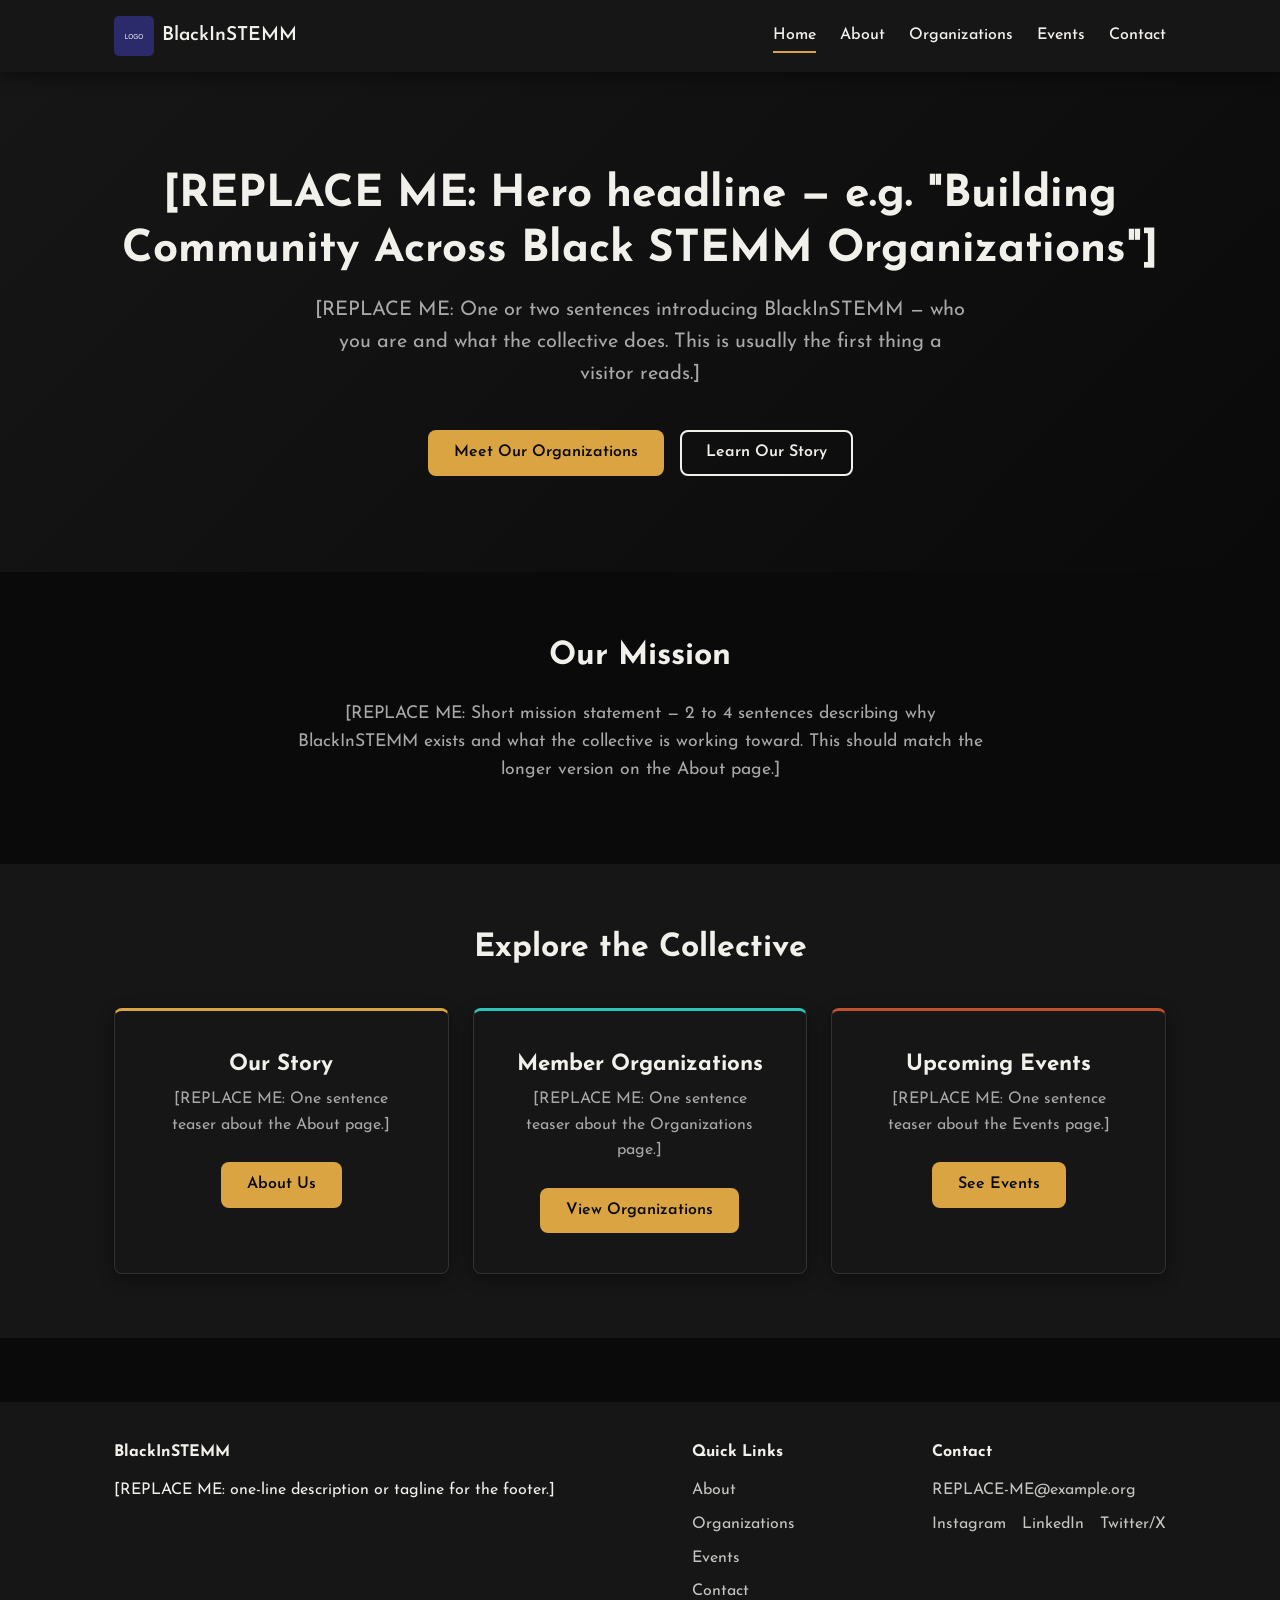
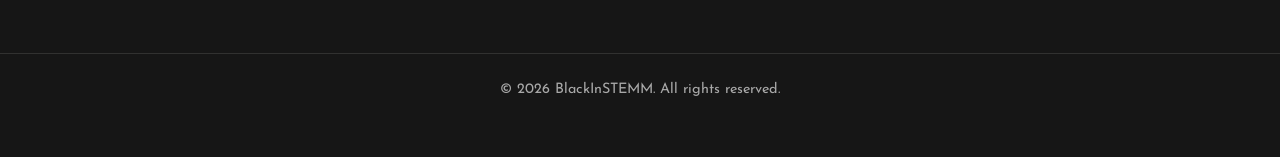
==== index.html @ b3d9a37f "Initial site: shared header/nav/footer, dark theme design system, and Home/About/Organizations/Event" ====
<!DOCTYPE html>
<html lang="en">
<head>
  <meta charset="UTF-8">
  <meta name="viewport" content="width=device-width, initial-scale=1.0">
  <title>BlackInSTEMM — Home</title>
  <meta name="description" content="BlackInSTEMM is a collective network of member organizations collaborating to support Black scientists and professionals in STEMM.">

  <!-- Google Fonts (Josefin Sans, used for both headings and body text).
       Delete these two lines if you'd rather not load fonts from Google —
       the site will fall back to system fonts automatically. -->
  <link rel="preconnect" href="https://fonts.googleapis.com">
  <link href="https://fonts.googleapis.com/css2?family=Josefin+Sans:wght@400;500;600;700&display=swap" rel="stylesheet">

  <!-- Site-wide stylesheet (all pages share this one file) -->
  <link rel="stylesheet" href="css/style.css">
</head>
<body>

  <!-- ==========================================================================
       SHARED HEADER / NAVIGATION
       This exact block is copy-pasted at the top of every page. If you add a
       new page or rename a nav link, update this block on ALL pages, or
       the pages will fall out of sync. See README.md for details.
       ========================================================================== -->
  <header class="site-header">
    <div class="container nav-wrapper">

      <!-- Logo + collective name. Replace the image in images/logo/ with
           your real logo whenever you have one. -->
      <a href="index.html" class="nav-brand">
        <img src="images/logo/logo-placeholder.svg" alt="BlackInSTEMM logo">
        <span>BlackInSTEMM</span>
      </a>

      <!-- Hamburger button, only visible on mobile screens (see css/style.css) -->
      <button class="nav-toggle" aria-label="Toggle navigation menu">
        <span></span>
        <span></span>
        <span></span>
      </button>

      <!-- Main navigation links. The "active" class highlights the current page. -->
      <ul class="nav-links">
        <li><a href="index.html" class="active">Home</a></li>
        <li><a href="about.html">About</a></li>
        <li><a href="organizations.html">Organizations</a></li>
        <li><a href="events.html">Events</a></li>
        <li><a href="contact.html">Contact</a></li>
      </ul>

    </div>
  </header>


  <!-- ==========================================================================
       HERO SECTION
       ========================================================================== -->
  <section class="hero">
    <div class="container">
      <h1>[REPLACE ME: Hero headline — e.g. "Building Community Across Black STEMM Organizations"]</h1>
      <p>[REPLACE ME: One or two sentences introducing BlackInSTEMM — who you are and what the collective does. This is usually the first thing a visitor reads.]</p>
      <div class="hero-buttons">
        <a href="organizations.html" class="btn btn-primary">Meet Our Organizations</a>
        <a href="about.html" class="btn btn-outline">Learn Our Story</a>
      </div>
    </div>
  </section>


  <!-- ==========================================================================
       MISSION STATEMENT SECTION
       ========================================================================== -->
  <section class="mission">
    <div class="container">
      <h2>Our Mission</h2>
      <p class="section-subtitle">
        [REPLACE ME: Short mission statement — 2 to 4 sentences describing why BlackInSTEMM
        exists and what the collective is working toward. This should match the longer
        version on the About page.]
      </p>
    </div>
  </section>


  <!-- ==========================================================================
       HIGHLIGHTS SECTION (quick links into the other pages)
       ========================================================================== -->
  <section class="section-alt">
    <div class="container">
      <h2 style="text-align:center;">Explore the Collective</h2>

      <div class="highlights-grid">

        <div class="highlight-card">
          <h3>Our Story</h3>
          <p>[REPLACE ME: One sentence teaser about the About page.]</p>
          <a href="about.html" class="btn btn-primary">About Us</a>
        </div>

        <div class="highlight-card">
          <h3>Member Organizations</h3>
          <p>[REPLACE ME: One sentence teaser about the Organizations page.]</p>
          <a href="organizations.html" class="btn btn-primary">View Organizations</a>
        </div>

        <div class="highlight-card">
          <h3>Upcoming Events</h3>
          <p>[REPLACE ME: One sentence teaser about the Events page.]</p>
          <a href="events.html" class="btn btn-primary">See Events</a>
        </div>

      </div>
    </div>
  </section>


  <!-- ==========================================================================
       SHARED FOOTER
       This exact block is copy-pasted at the bottom of every page.
       ========================================================================== -->
  <footer class="site-footer">
    <div class="container footer-content">

      <div class="footer-column">
        <h4>BlackInSTEMM</h4>
        <p>[REPLACE ME: one-line description or tagline for the footer.]</p>
      </div>

      <div class="footer-column">
        <h4>Quick Links</h4>
        <ul class="footer-links">
          <li><a href="about.html">About</a></li>
          <li><a href="organizations.html">Organizations</a></li>
          <li><a href="events.html">Events</a></li>
          <li><a href="contact.html">Contact</a></li>
        </ul>
      </div>

      <div class="footer-column">
        <h4>Contact</h4>
        <ul class="footer-links">
          <li><a href="mailto:REPLACE-ME@example.org">REPLACE-ME@example.org</a></li>
        </ul>
        <div class="footer-social">
          <!-- REPLACE ME: swap "#" for your real social links -->
          <a href="#">Instagram</a>
          <a href="#">LinkedIn</a>
          <a href="#">Twitter/X</a>
        </div>
      </div>

    </div>

    <div class="footer-bottom">
      <p>&copy; 2026 BlackInSTEMM. All rights reserved.</p>
    </div>
  </footer>

  <!-- Site-wide JavaScript (mobile nav toggle, and in Stage 2, the
       Organizations/Events list rendering). Loaded last so the page
       content above is available before the script runs. -->
  <script src="js/main.js"></script>
</body>
</html>
---- css/style.css ----
/* ==========================================================================
   BlackInSTEMM — MAIN STYLESHEET
   ==========================================================================
   This is the ONLY CSS file for the whole site. It's organized into
   labeled sections — use Cmd+F (or Ctrl+F) to jump to a section name,
   e.g. search for "NAVIGATION" or "HERO SECTION".

   HOW TO RESKIN THE WHOLE SITE:
   Everything in the ":root" block below is a "CSS custom property"
   (a variable). Change a value there ONCE and it updates everywhere
   that variable is used across every page. You should almost never
   need to touch colors/fonts/spacing outside of this one block.

   This is a DARK theme: the page background is near-black, and all
   text/borders/effects are built to work on top of that.
   ========================================================================== */


/* ==========================================================================
   1. THEME VARIABLES (edit these to reskin the site)
   ========================================================================== */
:root {

  /* --- BRAND COLORS -----------------------------------------------------
     This is the site's real color palette. Every element on the site
     pulls its color from one of these variables, so changing a value
     here changes it everywhere it's used. */

  --color-bg:               #0A0A0A; /* main page background — near-black */
  --color-bg-alt:           #161616; /* slightly lighter background — nav bar, footer, cards, alternating sections */

  --color-text:             #F2F0EB; /* main text color — off-white, used on the dark background everywhere */
  --color-text-muted:       #A8A8A8; /* dimmer text — captions, subtext */

  --color-accent-primary:    #D9A441; /* gold — links, buttons, nav highlight, main call-to-action */
  --color-accent-secondary:  #2EC4B6; /* teal — hover states, secondary highlights */
  --color-accent-terracotta: #C1502E; /* warm red-orange — used sparingly for variety, e.g. card accents */
  --color-accent-green:      #1B7340; /* green — used sparingly for variety, e.g. card accents, tags in Stage 2 */

  /* --- SUPPORTING COLORS --------------------------------------------------
     These aren't part of your brand palette above — they're small helper
     values derived from it, only used for subtle borders/shadows so cards
     and dividers are visible against the near-black background. Adjust the
     last number in each rgba() (the opacity, 0 to 1) to make them more or
     less visible. */

  --color-border:          rgba(242, 240, 235, 0.12); /* faint off-white line — card borders, dividers */
  --color-button-text:     var(--color-bg);           /* dark text on top of gold/teal buttons, for contrast */

  /* --- FONTS ------------------------------------------------------------
     "Josefin Sans" is loaded from Google Fonts in the <head> of every
     page and used for both headings and body text. If you'd rather not
     load fonts from Google (e.g. for privacy or speed), delete the
     <link> tags in each HTML file's <head> and these variables will fall
     back to your computer's default fonts automatically. If you want a
     different pairing later, you can also set --font-body to a separate
     (more traditional/readable) font and just keep Josefin Sans on
     --font-heading — Josefin Sans is a distinctive display font that's
     easiest to read at heading sizes. */

  --font-heading: 'Josefin Sans', 'Segoe UI', Arial, sans-serif;
  --font-body:    'Josefin Sans', 'Segoe UI', Arial, sans-serif;

  --font-size-base: 16px; /* base text size that everything else scales from */

  /* --- SPACING SCALE ------------------------------------------------------
     Use these instead of one-off pixel values so spacing stays consistent
     across the whole site. "sm" = small, "md" = medium, "lg" = large, etc. */

  --space-xs:  0.5rem;   /*  8px */
  --space-sm:  1rem;     /* 16px */
  --space-md:  1.5rem;   /* 24px */
  --space-lg:  2.5rem;   /* 40px */
  --space-xl:  4rem;     /* 64px */
  --space-xxl: 6rem;     /* 96px */

  /* --- LAYOUT -------------------------------------------------------- */

  --container-max-width: 1100px; /* content stops getting wider than this, and centers */
  --border-radius: 8px;          /* roundness of cards, buttons, images */

  /* --- EFFECTS --------------------------------------------------------- */

  --transition-speed: 0.2s;
  --shadow-card: 0 4px 16px rgba(0, 0, 0, 0.45);
}


/* ==========================================================================
   2. RESET / BASE STYLES
   ========================================================================== */

/* Makes width/height math predictable for every element (standard practice). */
*,
*::before,
*::after {
  box-sizing: border-box;
}

html {
  font-size: var(--font-size-base);
  scroll-behavior: smooth;
}

body {
  margin: 0;
  font-family: var(--font-body);
  color: var(--color-text);
  background-color: var(--color-bg);
  line-height: 1.6;
}

img {
  max-width: 100%;
  display: block;
}

a {
  color: var(--color-accent-primary);
  text-decoration: none;
}

a:hover {
  color: var(--color-accent-secondary);
}

ul {
  list-style: none;
  margin: 0;
  padding: 0;
}


/* ==========================================================================
   3. TYPOGRAPHY
   ========================================================================== */

h1, h2, h3, h4 {
  font-family: var(--font-heading);
  color: var(--color-text);
  line-height: 1.25;
  margin-top: 0;
}

h1 { font-size: 2.75rem; }
h2 { font-size: 2rem; margin-bottom: var(--space-md); }
h3 { font-size: 1.4rem; }

p {
  margin-top: 0;
  margin-bottom: var(--space-sm);
}

.section-subtitle {
  color: var(--color-text-muted);
  font-size: 1.1rem;
  max-width: 700px;
}


/* ==========================================================================
   4. LAYOUT / CONTAINER
   ========================================================================== */

/* Wraps content on every page so it doesn't stretch edge-to-edge on wide
   screens. Add class="container" to any <section> or <div> that should
   line up with the rest of the page content. */
.container {
  max-width: var(--container-max-width);
  margin-left: auto;
  margin-right: auto;
  padding-left: var(--space-md);
  padding-right: var(--space-md);
}

/* Generic vertical spacing for page sections. */
section {
  padding-top: var(--space-xl);
  padding-bottom: var(--space-xl);
}

.section-alt {
  background-color: var(--color-bg-alt);
}


/* ==========================================================================
   5. NAVIGATION (header bar, shared across every page)
   ========================================================================== */

.site-header {
  background-color: var(--color-bg-alt);
  position: sticky;
  top: 0;
  z-index: 100;
  box-shadow: var(--shadow-card);
}

.nav-wrapper {
  display: flex;
  align-items: center;
  justify-content: space-between;
  padding-top: var(--space-sm);
  padding-bottom: var(--space-sm);
}

/* Logo + org name, top-left of the nav bar */
.nav-brand {
  display: flex;
  align-items: center;
  gap: var(--space-xs);
  color: var(--color-text);
  font-family: var(--font-heading);
  font-weight: 600;
  font-size: 1.2rem;
}

.nav-brand img {
  height: 40px;
  width: 40px;
  object-fit: contain;
}

.nav-brand:hover {
  color: var(--color-text);
  opacity: 0.85;
}

/* The links list, e.g. Home / About / Organizations / Events / Contact */
.nav-links {
  display: flex;
  gap: var(--space-md);
}

.nav-links a {
  color: var(--color-text);
  font-weight: 500;
  padding: var(--space-xs) 0;
  border-bottom: 2px solid transparent;
  transition: border-color var(--transition-speed) ease;
}

.nav-links a:hover,
.nav-links a.active {
  color: var(--color-text);
  border-bottom-color: var(--color-accent-primary);
}

/* Hamburger button — hidden on desktop, shown on mobile (see media query below) */
.nav-toggle {
  display: none;
  flex-direction: column;
  justify-content: space-between;
  width: 28px;
  height: 20px;
  background: none;
  border: none;
  cursor: pointer;
  padding: 0;
}

.nav-toggle span {
  display: block;
  height: 3px;
  width: 100%;
  background-color: var(--color-text);
  border-radius: 2px;
}


/* ==========================================================================
   6. BUTTONS
   ========================================================================== */

.btn {
  display: inline-block;
  font-family: var(--font-heading);
  font-weight: 600;
  padding: var(--space-xs) var(--space-md);
  border-radius: var(--border-radius);
  transition: background-color var(--transition-speed) ease,
              transform var(--transition-speed) ease;
  border: 2px solid transparent;
}

.btn:hover {
  transform: translateY(-2px);
}

/* Solid, high-attention button (main call-to-action). Hover swaps from
   gold to teal — both are light enough to keep the dark button text
   readable, so no separate "darker" color variables are needed. */
.btn-primary {
  background-color: var(--color-accent-primary);
  color: var(--color-button-text);
}

.btn-primary:hover {
  background-color: var(--color-accent-secondary);
  color: var(--color-button-text);
}

/* Outline button (secondary call-to-action) */
.btn-outline {
  background-color: transparent;
  border-color: var(--color-text);
  color: var(--color-text);
}

.btn-outline:hover {
  background-color: var(--color-text);
  color: var(--color-bg);
}


/* ==========================================================================
   7. HERO SECTION (top banner on the Home page)
   ========================================================================== */

.hero {
  background-color: var(--color-bg-alt);
  background-image: linear-gradient(135deg, var(--color-bg-alt) 0%, var(--color-bg) 100%);
  color: var(--color-text);
  padding-top: var(--space-xxl);
  padding-bottom: var(--space-xxl);
  text-align: center;
}

.hero h1 {
  color: var(--color-text);
  margin-bottom: var(--space-sm);
}

.hero p {
  font-size: 1.25rem;
  max-width: 650px;
  margin-left: auto;
  margin-right: auto;
  margin-bottom: var(--space-lg);
  color: var(--color-text-muted);
}

.hero-buttons {
  display: flex;
  gap: var(--space-sm);
  justify-content: center;
  flex-wrap: wrap;
}


/* ==========================================================================
   8. MISSION / INTRO SECTION
   ========================================================================== */

.mission {
  text-align: center;
}

.mission .container {
  max-width: 800px;
}

.mission .section-subtitle {
  margin-left: auto;
  margin-right: auto;
}


/* ==========================================================================
   9. HIGHLIGHTS SECTION (the 3 cards linking to About / Organizations / Events)
   ========================================================================== */

.highlights-grid {
  display: grid;
  grid-template-columns: repeat(3, 1fr);
  gap: var(--space-md);
  margin-top: var(--space-lg);
}

.highlight-card {
  background-color: var(--color-bg-alt);
  border: 1px solid var(--color-border);
  border-top: 3px solid var(--color-accent-primary); /* default top-accent color, overridden below */
  border-radius: var(--border-radius);
  padding: var(--space-lg);
  text-align: center;
  box-shadow: var(--shadow-card);
  transition: transform var(--transition-speed) ease;
}

/* Give each of the 3 highlight cards a different top-accent color, just
   for a little visual variety. Purely decorative — safe to remove the
   border-top-color line from any of these if you'd rather they match. */
.highlights-grid .highlight-card:nth-child(1) { border-top-color: var(--color-accent-primary); }
.highlights-grid .highlight-card:nth-child(2) { border-top-color: var(--color-accent-secondary); }
.highlights-grid .highlight-card:nth-child(3) { border-top-color: var(--color-accent-terracotta); }

.highlight-card:hover {
  transform: translateY(-4px);
}

.highlight-card h3 {
  margin-bottom: var(--space-xs);
}

.highlight-card p {
  color: var(--color-text-muted);
}

.highlight-card .btn {
  margin-top: var(--space-xs);
}


/* ==========================================================================
   10. CARD GRIDS (reused on the Organizations and Events pages in Stage 2)
   ========================================================================== */

.card-grid {
  display: grid;
  grid-template-columns: repeat(3, 1fr);
  gap: var(--space-md);
  margin-top: var(--space-lg);
}


/* ==========================================================================
   11. FOOTER (shared across every page)
   ========================================================================== */

.site-footer {
  background-color: var(--color-bg-alt);
  color: var(--color-text);
  padding-top: var(--space-lg);
  padding-bottom: var(--space-lg);
  margin-top: var(--space-xl);
}

.footer-content {
  display: flex;
  justify-content: space-between;
  flex-wrap: wrap;
  gap: var(--space-lg);
}

.footer-column h4 {
  color: var(--color-text);
  margin-bottom: var(--space-sm);
}

.footer-column a {
  color: var(--color-text);
  opacity: 0.8;
}

.footer-column a:hover {
  opacity: 1;
  color: var(--color-accent-secondary);
}

.footer-links li {
  margin-bottom: var(--space-xs);
}

.footer-social {
  display: flex;
  gap: var(--space-sm);
}

.footer-bottom {
  text-align: center;
  margin-top: var(--space-lg);
  padding-top: var(--space-md);
  border-top: 1px solid var(--color-border);
  font-size: 0.9rem;
  color: var(--color-text-muted);
}


/* ==========================================================================
   12. PAGE HEADER (small banner at the top of About / Organizations /
       Events / Contact — the interior-page equivalent of the home page hero)
   ========================================================================== */

.page-header {
  background-color: var(--color-bg-alt);
  text-align: center;
  padding-top: var(--space-xl);
  padding-bottom: var(--space-xl);
}

.page-header h1 {
  margin-bottom: var(--space-xs);
}

.page-header p {
  color: var(--color-text-muted);
  font-size: 1.15rem;
  max-width: 650px;
  margin-left: auto;
  margin-right: auto;
  margin-bottom: 0;
}


/* ==========================================================================
   13. VALUES SECTION (About page)
   ========================================================================== */

/* "auto-fit" lets this adjust cleanly whether you have 3 values or 6,
   without needing to change the CSS — unlike .highlights-grid/.card-grid,
   which are fixed at 3 columns. */
.values-grid {
  display: grid;
  grid-template-columns: repeat(auto-fit, minmax(220px, 1fr));
  gap: var(--space-md);
  margin-top: var(--space-lg);
}

.value-card {
  background-color: var(--color-bg-alt);
  border: 1px solid var(--color-border);
  border-radius: var(--border-radius);
  padding: var(--space-md);
}

/* Cycles through all 4 accent colors for the little bar above each value's
   title, in order, repeating if there are more than 4 values. Purely
   decorative — delete the border-top rules below if you'd rather they
   all match one color. */
.value-card {
  border-top: 3px solid var(--color-accent-primary);
}
.values-grid .value-card:nth-child(4n+2) { border-top-color: var(--color-accent-secondary); }
.values-grid .value-card:nth-child(4n+3) { border-top-color: var(--color-accent-terracotta); }
.values-grid .value-card:nth-child(4n+4) { border-top-color: var(--color-accent-green); }

.value-card h3 {
  margin-bottom: var(--space-xs);
}

.value-card p {
  color: var(--color-text-muted);
  margin-bottom: 0;
}


/* ==========================================================================
   14. ORGANIZATIONS PAGE
   ========================================================================== */

/* Each organization card is built by js/main.js from the "organizations"
   data list at the top of that file — see the comments there for how to
   add a new one. .card-grid (Section 10) arranges them into a 3-column
   grid that collapses to 1 column on mobile. */

.org-card {
  background-color: var(--color-bg-alt);
  border: 1px solid var(--color-border);
  border-radius: var(--border-radius);
  padding: var(--space-lg);
  text-align: center;
  box-shadow: var(--shadow-card);
}

.org-logo {
  height: 80px;
  width: 80px;
  object-fit: contain;
  margin-left: auto;
  margin-right: auto;
  margin-bottom: var(--space-sm);
}

.org-card p {
  color: var(--color-text-muted);
}

.org-card .btn {
  margin-top: var(--space-xs);
}

/* The row of social media links under the "Visit Website" button */
.org-social {
  display: flex;
  justify-content: center;
  flex-wrap: wrap;
  gap: var(--space-sm);
  margin-top: var(--space-sm);
  font-size: 0.9rem;
}


/* ==========================================================================
   15. EVENTS PAGE
   ========================================================================== */

/* Each event card is built by js/main.js from the "events" data list at
   the top of that file, then automatically sorted into the "Upcoming" and
   "Past" sections based on today's date. */

.event-card {
  background-color: var(--color-bg-alt);
  border: 1px solid var(--color-border);
  border-left: 3px solid var(--color-accent-secondary);
  border-radius: var(--border-radius);
  padding: var(--space-lg);
  box-shadow: var(--shadow-card);
}

.event-date {
  color: var(--color-accent-primary);
  font-weight: 600;
  text-transform: uppercase;
  font-size: 0.85rem;
  letter-spacing: 0.03em;
  margin-bottom: var(--space-xs);
}

.event-location {
  color: var(--color-text-muted);
  font-style: italic;
}

.event-card .btn {
  margin-top: var(--space-xs);
}

/* Shown instead of a card grid when there are no upcoming or no past
   events yet (see js/main.js). */
.empty-list-message {
  color: var(--color-text-muted);
  text-align: center;
  padding: var(--space-lg) 0;
}


/* ==========================================================================
   16. CONTACT PAGE
   ========================================================================== */

.contact-layout {
  display: grid;
  grid-template-columns: 1fr 1.3fr;
  gap: var(--space-xl);
  align-items: start;
}

.contact-info h3 {
  margin-top: var(--space-md);
  margin-bottom: var(--space-xs);
}

.contact-info h3:first-child {
  margin-top: 0;
}

.contact-info .footer-social a {
  color: var(--color-accent-primary);
}

.form-group {
  margin-bottom: var(--space-md);
}

.form-group label {
  display: block;
  font-weight: 600;
  margin-bottom: var(--space-xs);
}

.form-group input,
.form-group textarea {
  width: 100%;
  padding: var(--space-xs) var(--space-sm);
  font-family: var(--font-body);
  font-size: 1rem;
  color: var(--color-text);
  background-color: var(--color-bg-alt);
  border: 1px solid var(--color-border);
  border-radius: var(--border-radius);
}

.form-group input:focus,
.form-group textarea:focus {
  outline: none;
  border-color: var(--color-accent-primary);
}

.form-group textarea {
  resize: vertical;
  min-height: 140px;
}

.contact-form .btn {
  border: none;
  cursor: pointer;
}

.form-note {
  color: var(--color-text-muted);
  font-size: 0.9rem;
  margin-top: var(--space-sm);
}


/* ==========================================================================
   17. PLACEHOLDER MARKERS
   ========================================================================== */
/* Anything with this class is content you still need to replace. It gets a
   dashed outline and a tinted background so it's easy to spot while editing.
   It has NO effect other than a visual reminder — remove the class once
   you've swapped in real content (or leave it, it won't break anything). */

.placeholder {
  outline: 2px dashed var(--color-accent-terracotta);
  outline-offset: 4px;
  background-color: rgba(193, 80, 46, 0.12);
}


/* ==========================================================================
   13. RESPONSIVE / MOBILE STYLES
   ========================================================================== */
/* NOTE: CSS variables can't be used inside "@media (max-width: ...)"
   conditions, so the breakpoint numbers below are plain pixel values.
   768px is a common "tablet and below" cutoff. */

@media (max-width: 768px) {

  h1 { font-size: 2rem; }
  h2 { font-size: 1.6rem; }

  /* Stack the highlight cards and org/event cards into a single column */
  .highlights-grid,
  .card-grid {
    grid-template-columns: 1fr;
  }

  /* Collapse the footer columns into a single stacked column */
  .footer-content {
    flex-direction: column;
    gap: var(--space-md);
  }

  /* Stack the contact page's info column and form on top of each other */
  .contact-layout {
    grid-template-columns: 1fr;
  }

  /* --- Mobile nav menu --- */
  .nav-toggle {
    display: flex; /* show the hamburger button */
  }

  .nav-links {
    display: none; /* hidden until toggled open by js/main.js */
    position: absolute;
    top: 100%;
    left: 0;
    right: 0;
    background-color: var(--color-bg-alt);
    flex-direction: column;
    align-items: center;
    gap: 0;
    padding: var(--space-sm) 0;
  }

  /* main.js adds this class to .nav-links when the hamburger is tapped */
  .nav-links.nav-links-open {
    display: flex;
  }

  .nav-links a {
    width: 100%;
    text-align: center;
    padding: var(--space-sm);
  }
}
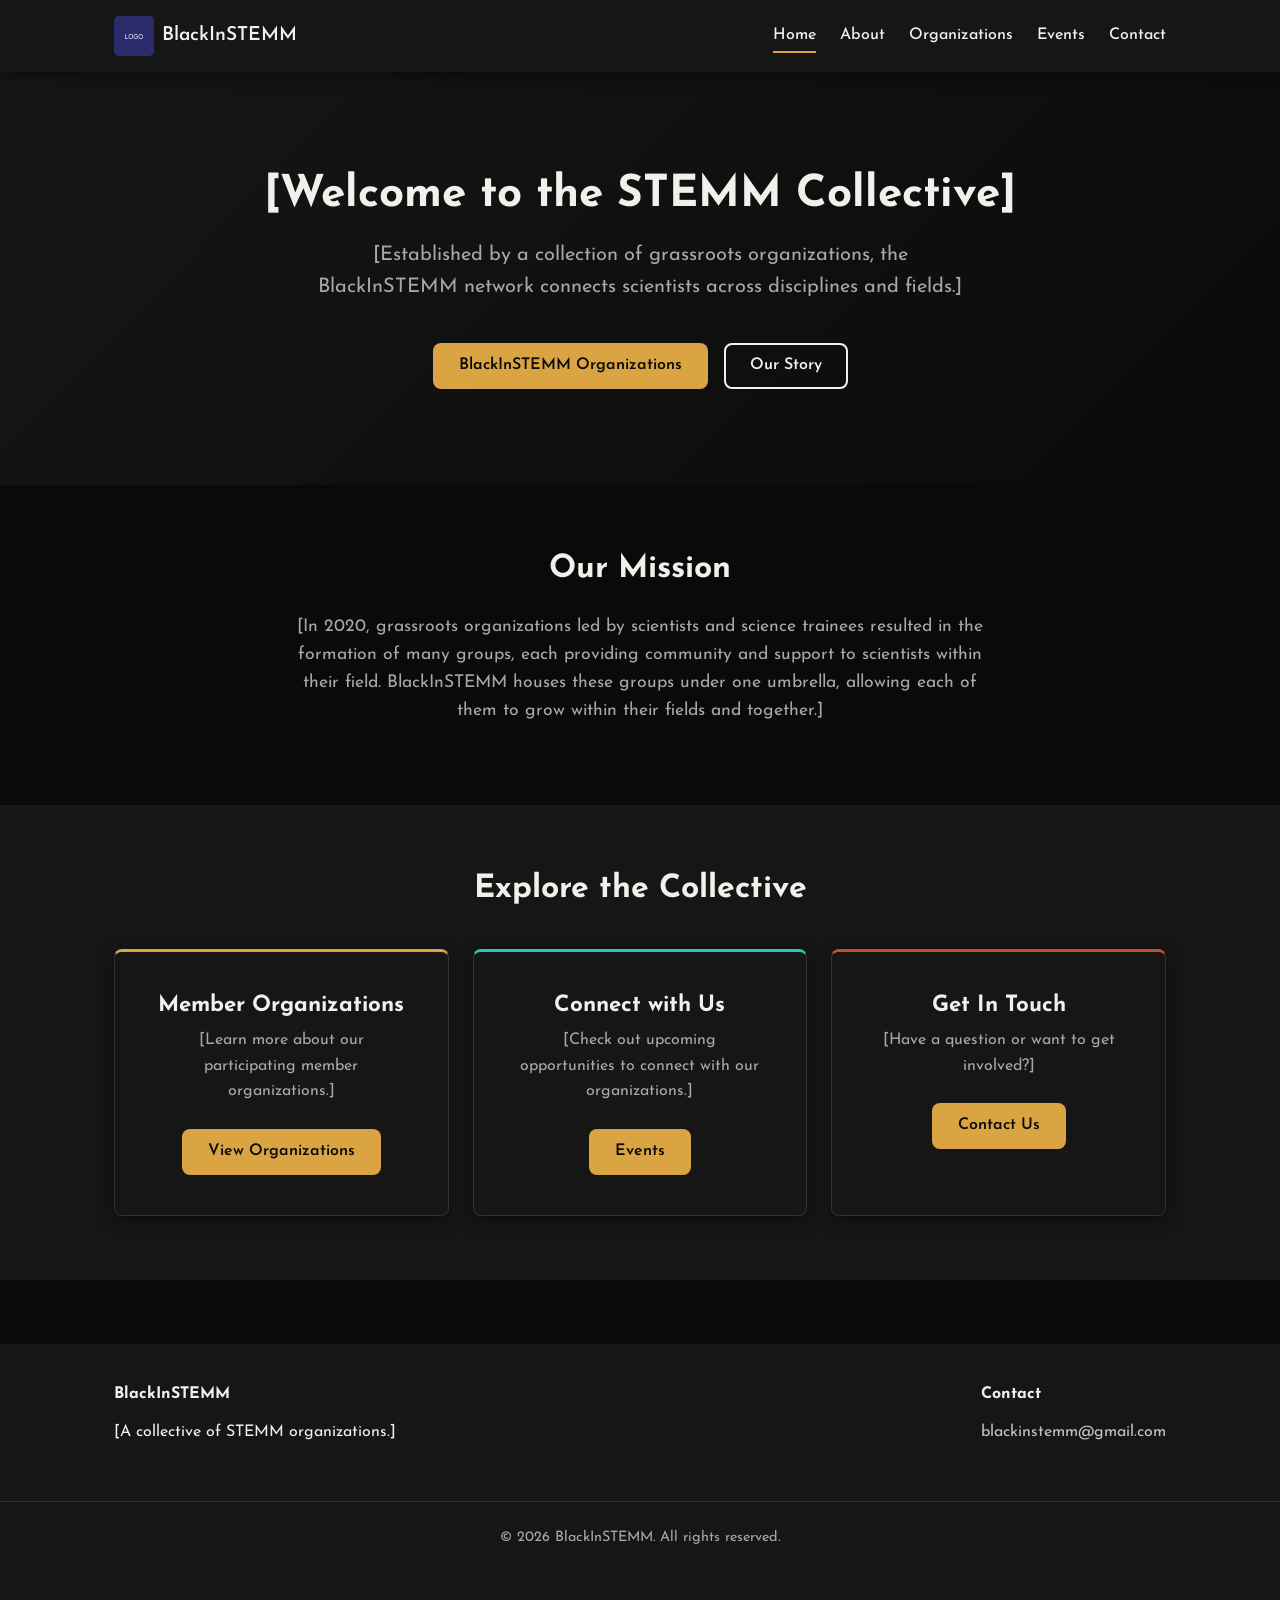
==== commit ca930eaa: "Fill in Home page draft copy, disable footer Quick Links/social placeholders until real links exist," ====
--- a/index.html
+++ b/index.html
@@ -58,11 +58,11 @@
        ========================================================================== -->
   <section class="hero">
     <div class="container">
-      <h1>[REPLACE ME: Hero headline — e.g. "Building Community Across Black STEMM Organizations"]</h1>
-      <p>[REPLACE ME: One or two sentences introducing BlackInSTEMM — who you are and what the collective does. This is usually the first thing a visitor reads.]</p>
+      <h1>[Welcome to the STEMM Collective]</h1>
+      <p>[Established by a collection of grassroots organizations, the BlackInSTEMM network connects scientists across disciplines and fields.]</p>
       <div class="hero-buttons">
-        <a href="organizations.html" class="btn btn-primary">Meet Our Organizations</a>
-        <a href="about.html" class="btn btn-outline">Learn Our Story</a>
+        <a href="organizations.html" class="btn btn-primary">BlackInSTEMM Organizations</a>
+        <a href="about.html" class="btn btn-outline">Our Story</a>
       </div>
     </div>
   </section>
@@ -75,9 +75,7 @@
     <div class="container">
       <h2>Our Mission</h2>
       <p class="section-subtitle">
-        [REPLACE ME: Short mission statement — 2 to 4 sentences describing why BlackInSTEMM
-        exists and what the collective is working toward. This should match the longer
-        version on the About page.]
+        [In 2020, grassroots organizations led by scientists and science trainees resulted in the formation of many groups, each providing community and support to scientists within their field. BlackInSTEMM houses these groups under one umbrella, allowing each of them to grow within their fields and together.]
       </p>
     </div>
   </section>
@@ -93,21 +91,21 @@
       <div class="highlights-grid">
 
         <div class="highlight-card">
-          <h3>Our Story</h3>
-          <p>[REPLACE ME: One sentence teaser about the About page.]</p>
-          <a href="about.html" class="btn btn-primary">About Us</a>
-        </div>
-
-        <div class="highlight-card">
           <h3>Member Organizations</h3>
-          <p>[REPLACE ME: One sentence teaser about the Organizations page.]</p>
+          <p>[Learn more about our participating member organizations.]</p>
           <a href="organizations.html" class="btn btn-primary">View Organizations</a>
         </div>
 
         <div class="highlight-card">
-          <h3>Upcoming Events</h3>
-          <p>[REPLACE ME: One sentence teaser about the Events page.]</p>
-          <a href="events.html" class="btn btn-primary">See Events</a>
+          <h3>Connect with Us</h3>
+          <p>[Check out upcoming opportunities to connect with our organizations.]</p>
+          <a href="events.html" class="btn btn-primary">Events</a>
+        </div>
+
+        <div class="highlight-card">
+          <h3>Get In Touch</h3>
+          <p>[Have a question or want to get involved?]</p>
+          <a href="about.html" class="btn btn-primary">Contact Us</a>
         </div>
 
       </div>
@@ -124,10 +122,10 @@
 
       <div class="footer-column">
         <h4>BlackInSTEMM</h4>
-        <p>[REPLACE ME: one-line description or tagline for the footer.]</p>
+        <p>[A collective of STEMM organizations.]</p>
       </div>
 
-      <div class="footer-column">
+      <!-- <div class="footer-column">
         <h4>Quick Links</h4>
         <ul class="footer-links">
           <li><a href="about.html">About</a></li>
@@ -135,19 +133,18 @@
           <li><a href="events.html">Events</a></li>
           <li><a href="contact.html">Contact</a></li>
         </ul>
-      </div>
+      </div> -->
 
       <div class="footer-column">
         <h4>Contact</h4>
         <ul class="footer-links">
-          <li><a href="mailto:REPLACE-ME@example.org">REPLACE-ME@example.org</a></li>
+          <li><a href="mailto:blackinstemm@gmail.com">blackinstemm@gmail.com</a></li>
         </ul>
-        <div class="footer-social">
-          <!-- REPLACE ME: swap "#" for your real social links -->
-          <a href="#">Instagram</a>
-          <a href="#">LinkedIn</a>
-          <a href="#">Twitter/X</a>
-        </div>
+        <!-- <div class="footer-social">
+          <a href="instagram.com/link">Instagram</a>
+          <a href="linkedin.com/link">LinkedIn</a>
+          <a href="twitter.com/link">Twitter/X</a>
+        </div> -->
       </div>
 
     </div>
